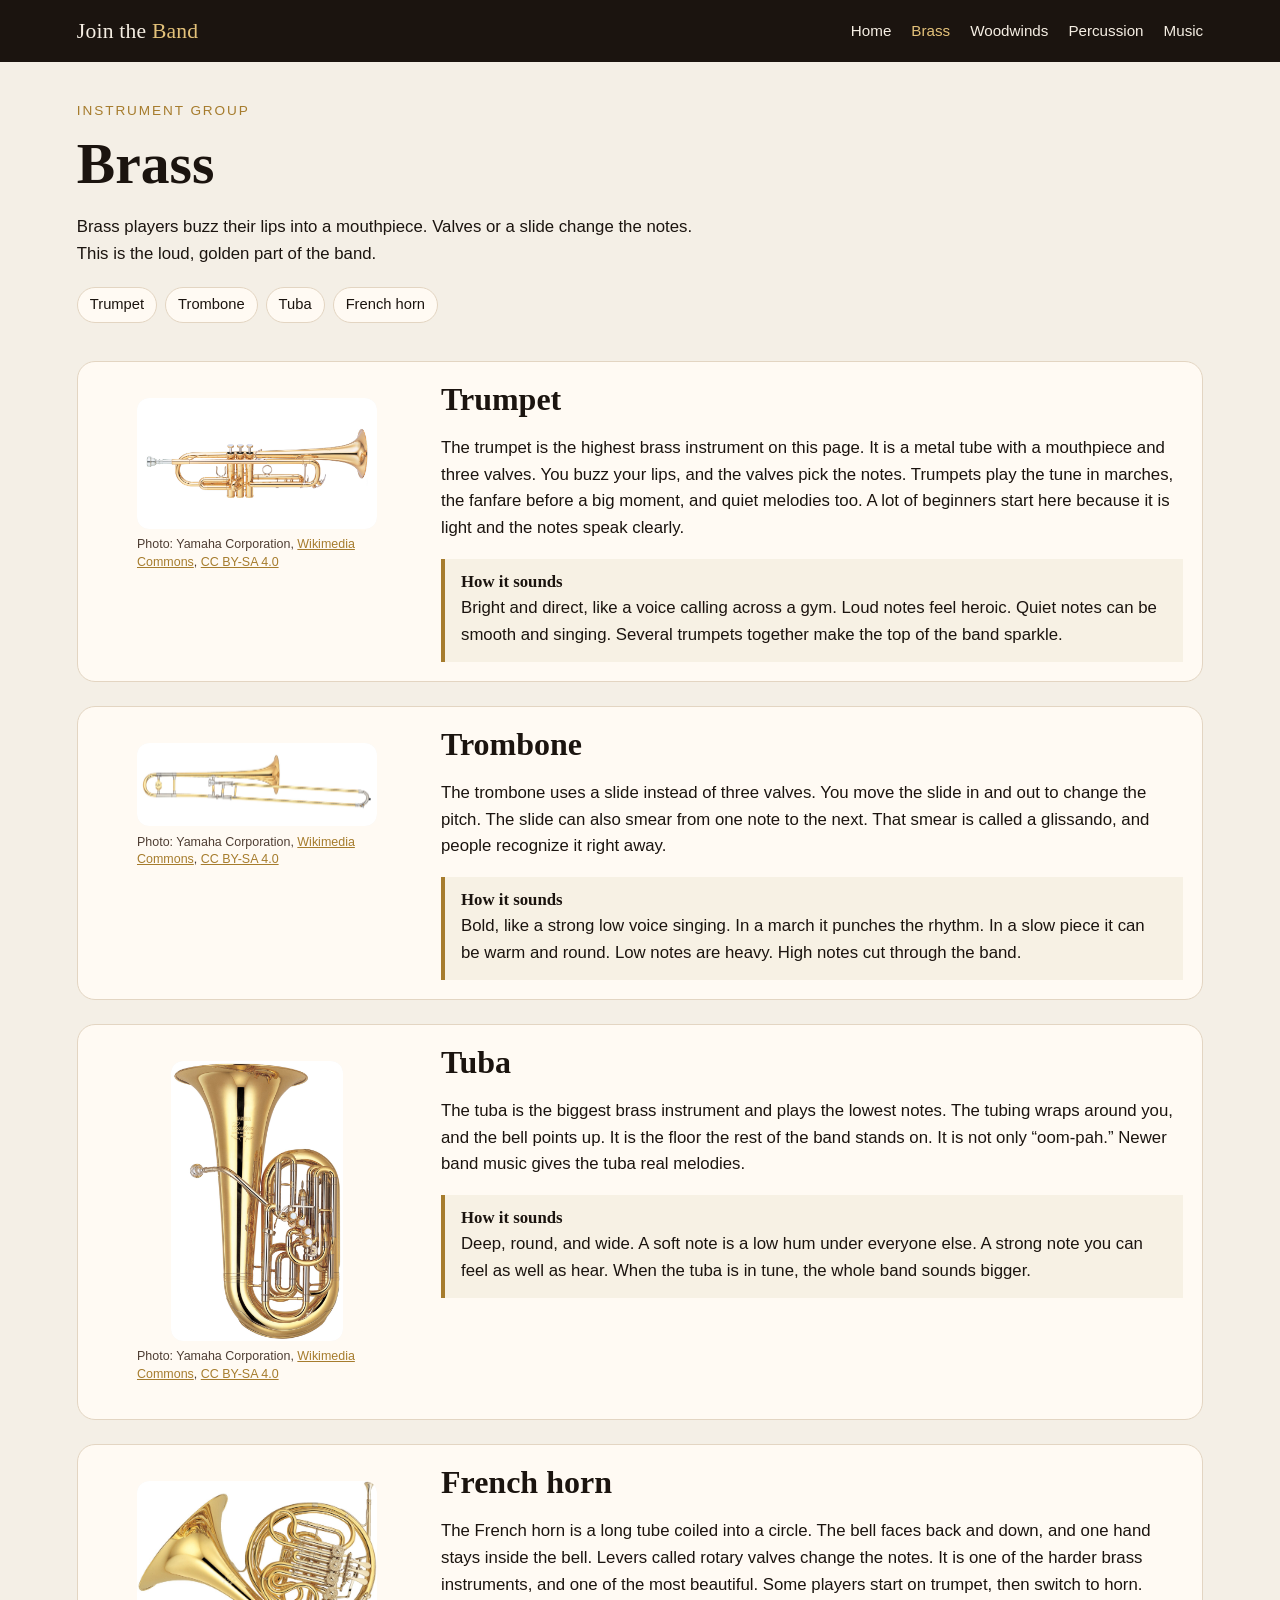
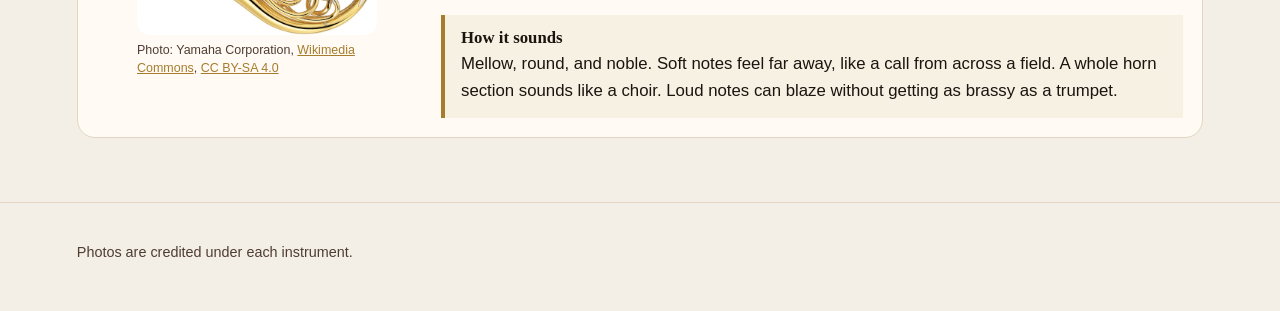
==== brass.html @ eb2639e9 "Initial commit" ====
<!DOCTYPE html>
<html lang="en">
<head>
  <meta charset="utf-8">
  <meta name="viewport" content="width=device-width, initial-scale=1">
  <title>Brass · Join the Band</title>
  <link rel="stylesheet" href="css/style.css">
</head>
<body>
  <a class="skip" href="#content">Skip to content</a>
  <header class="site-header">
    <a class="logo" href="index.html">Join the <span>Band</span></a>
    <button class="menu-toggle" type="button" aria-expanded="false" aria-controls="site-nav">Menu</button>
    <nav class="site-nav" id="site-nav" aria-label="Main">
      <a href="index.html">Home</a>
      <a href="brass.html" aria-current="page">Brass</a>
      <a href="woodwinds.html">Woodwinds</a>
      <a href="percussion.html">Percussion</a>
      <a href="music.html">Music</a>
    </nav>
  </header>

  <main id="content">
    <header class="page-intro">
      <p class="eyebrow">Instrument group</p>
      <h1>Brass</h1>
      <p>Brass players buzz their lips into a mouthpiece. Valves or a slide change the notes. This is the loud, golden part of the band.</p>
      <nav class="jumps" aria-label="Brass instruments">
        <a href="#trumpet">Trumpet</a>
        <a href="#trombone">Trombone</a>
        <a href="#tuba">Tuba</a>
        <a href="#french-horn">French horn</a>
      </nav>
    </header>

    <article class="instrument" id="trumpet">
      <figure>
        <img src="images/trumpet.jpg" alt="A gold trumpet with three valves, shown from the side.">
        <figcaption>Photo: Yamaha Corporation, <a href="https://commons.wikimedia.org/wiki/File:Yamaha_Trumpet_YTR-8335LA_crop.jpg">Wikimedia Commons</a>, <a href="https://creativecommons.org/licenses/by-sa/4.0/">CC BY-SA 4.0</a></figcaption>
      </figure>
      <div>
        <h2>Trumpet</h2>
        <p>The trumpet is the highest brass instrument on this page. It is a metal tube with a mouthpiece and three valves. You buzz your lips, and the valves pick the notes. Trumpets play the tune in marches, the fanfare before a big moment, and quiet melodies too. A lot of beginners start here because it is light and the notes speak clearly.</p>
        <div class="sound">
          <h3>How it sounds</h3>
          <p>Bright and direct, like a voice calling across a gym. Loud notes feel heroic. Quiet notes can be smooth and singing. Several trumpets together make the top of the band sparkle.</p>
        </div>
      </div>
    </article>

    <article class="instrument" id="trombone">
      <figure>
        <img src="images/trombone.jpg" alt="A gold tenor trombone with its slide extended.">
        <figcaption>Photo: Yamaha Corporation, <a href="https://commons.wikimedia.org/wiki/File:Yamaha_Tenor_trombone_YSL-891Z_(re-crop).jpg">Wikimedia Commons</a>, <a href="https://creativecommons.org/licenses/by-sa/4.0/">CC BY-SA 4.0</a></figcaption>
      </figure>
      <div>
        <h2>Trombone</h2>
        <p>The trombone uses a slide instead of three valves. You move the slide in and out to change the pitch. The slide can also smear from one note to the next. That smear is called a glissando, and people recognize it right away.</p>
        <div class="sound">
          <h3>How it sounds</h3>
          <p>Bold, like a strong low voice singing. In a march it punches the rhythm. In a slow piece it can be warm and round. Low notes are heavy. High notes cut through the band.</p>
        </div>
      </div>
    </article>

    <article class="instrument" id="tuba">
      <figure>
        <img src="images/tuba.jpg" alt="A large gold tuba standing upright.">
        <figcaption>Photo: Yamaha Corporation, <a href="https://commons.wikimedia.org/wiki/File:Yamaha_Bass_tuba_YFB-822.tif">Wikimedia Commons</a>, <a href="https://creativecommons.org/licenses/by-sa/4.0/">CC BY-SA 4.0</a></figcaption>
      </figure>
      <div>
        <h2>Tuba</h2>
        <p>The tuba is the biggest brass instrument and plays the lowest notes. The tubing wraps around you, and the bell points up. It is the floor the rest of the band stands on. It is not only “oom-pah.” Newer band music gives the tuba real melodies.</p>
        <div class="sound">
          <h3>How it sounds</h3>
          <p>Deep, round, and wide. A soft note is a low hum under everyone else. A strong note you can feel as well as hear. When the tuba is in tune, the whole band sounds bigger.</p>
        </div>
      </div>
    </article>

    <article class="instrument" id="french-horn">
      <figure>
        <img src="images/horn.jpg" alt="A coiled gold French horn with rotary valves.">
        <figcaption>Photo: Yamaha Corporation, <a href="https://commons.wikimedia.org/wiki/File:Yamaha_Horn_YHR-667V.tif">Wikimedia Commons</a>, <a href="https://creativecommons.org/licenses/by-sa/4.0/">CC BY-SA 4.0</a></figcaption>
      </figure>
      <div>
        <h2>French horn</h2>
        <p>The French horn is a long tube coiled into a circle. The bell faces back and down, and one hand stays inside the bell. Levers called rotary valves change the notes. It is one of the harder brass instruments, and one of the most beautiful. Some players start on trumpet, then switch to horn.</p>
        <div class="sound">
          <h3>How it sounds</h3>
          <p>Mellow, round, and noble. Soft notes feel far away, like a call from across a field. A whole horn section sounds like a choir. Loud notes can blaze without getting as brassy as a trumpet.</p>
        </div>
      </div>
    </article>
  </main>

  <footer class="site-footer">
    <p>Photos are credited under each instrument.</p>
  </footer>
  <script src="js/main.js"></script>
</body>
</html>
---- css/style.css ----
:root {
  --ink: #1b140f;
  --ink-soft: #4e3d33;
  --paper: #f4efe6;
  --card: #fffaf3;
  --brass: #a67c2d;
  --line: #e3d5c2;
  --red: #8d2c32;
  --green: #1f4a3c;
  --shadow: 0 16px 40px rgba(40, 24, 10, 0.08);
  --serif: "Iowan Old Style", "Palatino Linotype", Palatino, Georgia, serif;
  --sans: "Avenir Next", "Segoe UI", Helvetica, Arial, sans-serif;
}

* {
  box-sizing: border-box;
}

html {
  scroll-behavior: smooth;
}

body {
  margin: 0;
  background: var(--paper);
  color: var(--ink);
  font-family: var(--sans);
  font-size: 1.05rem;
  line-height: 1.6;
}

img {
  max-width: 100%;
}

a {
  color: var(--brass);
}

a:hover {
  color: var(--ink);
}

.skip {
  position: absolute;
  left: 1rem;
  top: -4rem;
  background: white;
  padding: 0.5rem 0.8rem;
  z-index: 10;
}

.skip:focus {
  top: 1rem;
}

.site-header {
  position: sticky;
  top: 0;
  z-index: 5;
  display: flex;
  align-items: center;
  justify-content: space-between;
  gap: 1rem;
  padding: 0.85rem 6vw;
  background: var(--ink);
  color: #f6efe4;
}

.logo {
  color: #f6efe4;
  text-decoration: none;
  font-family: var(--serif);
  font-size: 1.35rem;
  letter-spacing: 0.01em;
}

.logo span {
  color: #e4c27a;
}

.menu-toggle {
  display: none;
  border: 1px solid #e4c27a;
  background: transparent;
  color: #f6efe4;
  font: inherit;
  padding: 0.35rem 0.7rem;
  border-radius: 999px;
  cursor: pointer;
}

.site-nav {
  display: flex;
  gap: 1.25rem;
}

.site-nav a {
  color: #f6efe4;
  text-decoration: none;
  font-size: 0.95rem;
}

.site-nav a:hover,
.site-nav a[aria-current="page"] {
  color: #e4c27a;
}

main {
  padding: 0 6vw 4rem;
}

.hero {
  padding: 4.5rem 0 2.5rem;
  max-width: 42rem;
}

.eyebrow {
  margin: 0 0 0.6rem;
  color: var(--brass);
  font-size: 0.85rem;
  letter-spacing: 0.14em;
  text-transform: uppercase;
}

h1, h2, h3 {
  font-family: var(--serif);
  font-weight: 600;
  line-height: 1.15;
}

h1 {
  margin: 0 0 1rem;
  font-size: clamp(2.4rem, 6vw, 4.4rem);
}

.lede {
  font-size: 1.15rem;
  color: var(--ink-soft);
}

.actions {
  display: flex;
  flex-wrap: wrap;
  gap: 0.7rem;
  margin-top: 1.5rem;
}

.button {
  display: inline-block;
  text-decoration: none;
  background: var(--ink);
  color: #f6efe4;
  padding: 0.65rem 1rem;
  border-radius: 999px;
}

.button:hover {
  background: var(--brass);
  color: var(--ink);
}

.button.light {
  background: transparent;
  color: var(--ink);
  border: 1px solid var(--ink);
}

.families {
  display: grid;
  grid-template-columns: repeat(3, 1fr);
  gap: 1rem;
}

.family {
  display: flex;
  flex-direction: column;
  background: var(--card);
  color: var(--ink);
  text-decoration: none;
  border: 1px solid var(--line);
  border-radius: 18px;
  overflow: hidden;
  box-shadow: var(--shadow);
}

.family img {
  height: 210px;
  width: 100%;
  object-fit: cover;
  object-position: center;
  background: #f7f3eb;
}

.family div {
  padding: 1rem 1.1rem 1.2rem;
}

.family h2 {
  margin: 0 0 0.3rem;
}

.family p {
  margin: 0;
  color: var(--ink-soft);
}

.page-intro {
  padding: 2.4rem 0 0.5rem;
  max-width: 40rem;
}

.page-intro h1 {
  font-size: clamp(2.2rem, 5vw, 3.6rem);
}

.jumps {
  display: flex;
  flex-wrap: wrap;
  gap: 0.5rem;
  margin: 1.2rem 0 0.4rem;
}

.jumps a {
  text-decoration: none;
  border: 1px solid var(--line);
  background: var(--card);
  color: var(--ink);
  border-radius: 999px;
  padding: 0.3rem 0.75rem;
  font-size: 0.92rem;
}

.jumps a:hover {
  border-color: var(--brass);
  color: var(--brass-deep, var(--brass));
}

.instrument {
  scroll-margin-top: 5.5rem;
  display: grid;
  grid-template-columns: minmax(220px, 320px) 1fr;
  gap: 1.5rem;
  margin-top: 1.5rem;
  padding: 1.2rem;
  background: var(--card);
  border: 1px solid var(--line);
  border-radius: 18px;
}

.instrument img {
  display: block;
  width: auto;
  max-width: 100%;
  max-height: 280px;
  margin: 0 auto;
  object-fit: contain;
  background: #f7f3eb;
  border-radius: 12px;
}

.instrument figcaption {
  margin-top: 0.45rem;
  color: var(--ink-soft);
  font-size: 0.78rem;
  line-height: 1.4;
}

.instrument h2 {
  margin: 0 0 0.4rem;
  font-size: 2rem;
}

.sound {
  margin-top: 1rem;
  padding: 0.8rem 1rem;
  border-left: 4px solid var(--brass);
  background: #f7f1e4;
}

.sound h3 {
  margin: 0 0 0.25rem;
  font-size: 1.05rem;
}

.sound p {
  margin: 0;
}

.videos {
  display: grid;
  gap: 1.5rem;
  margin-top: 1.5rem;
}

.video-card {
  background: var(--card);
  border: 1px solid var(--line);
  border-radius: 18px;
  padding: 1rem;
}

.video-frame {
  position: relative;
  aspect-ratio: 16 / 9;
  background: #111;
  border-radius: 12px;
  overflow: hidden;
}

.video-frame iframe {
  position: absolute;
  inset: 0;
  width: 100%;
  height: 100%;
  border: 0;
}

.note {
  max-width: 42rem;
  color: var(--ink-soft);
}

.site-footer {
  padding: 1.5rem 6vw 2rem;
  color: var(--ink-soft);
  font-size: 0.9rem;
  border-top: 1px solid var(--line);
}

@media (max-width: 800px) {
  .families,
  .instrument {
    grid-template-columns: 1fr;
  }

  .menu-toggle {
    display: inline-flex;
  }

  .site-nav {
    display: none;
    position: absolute;
    top: 100%;
    left: 0;
    right: 0;
    flex-direction: column;
    gap: 0;
    background: var(--ink);
    padding: 0.4rem 6vw 1rem;
  }

  .site-nav.open {
    display: flex;
  }

  .site-nav a {
    padding: 0.7rem 0;
    border-top: 1px solid rgba(228, 194, 122, 0.25);
  }
}
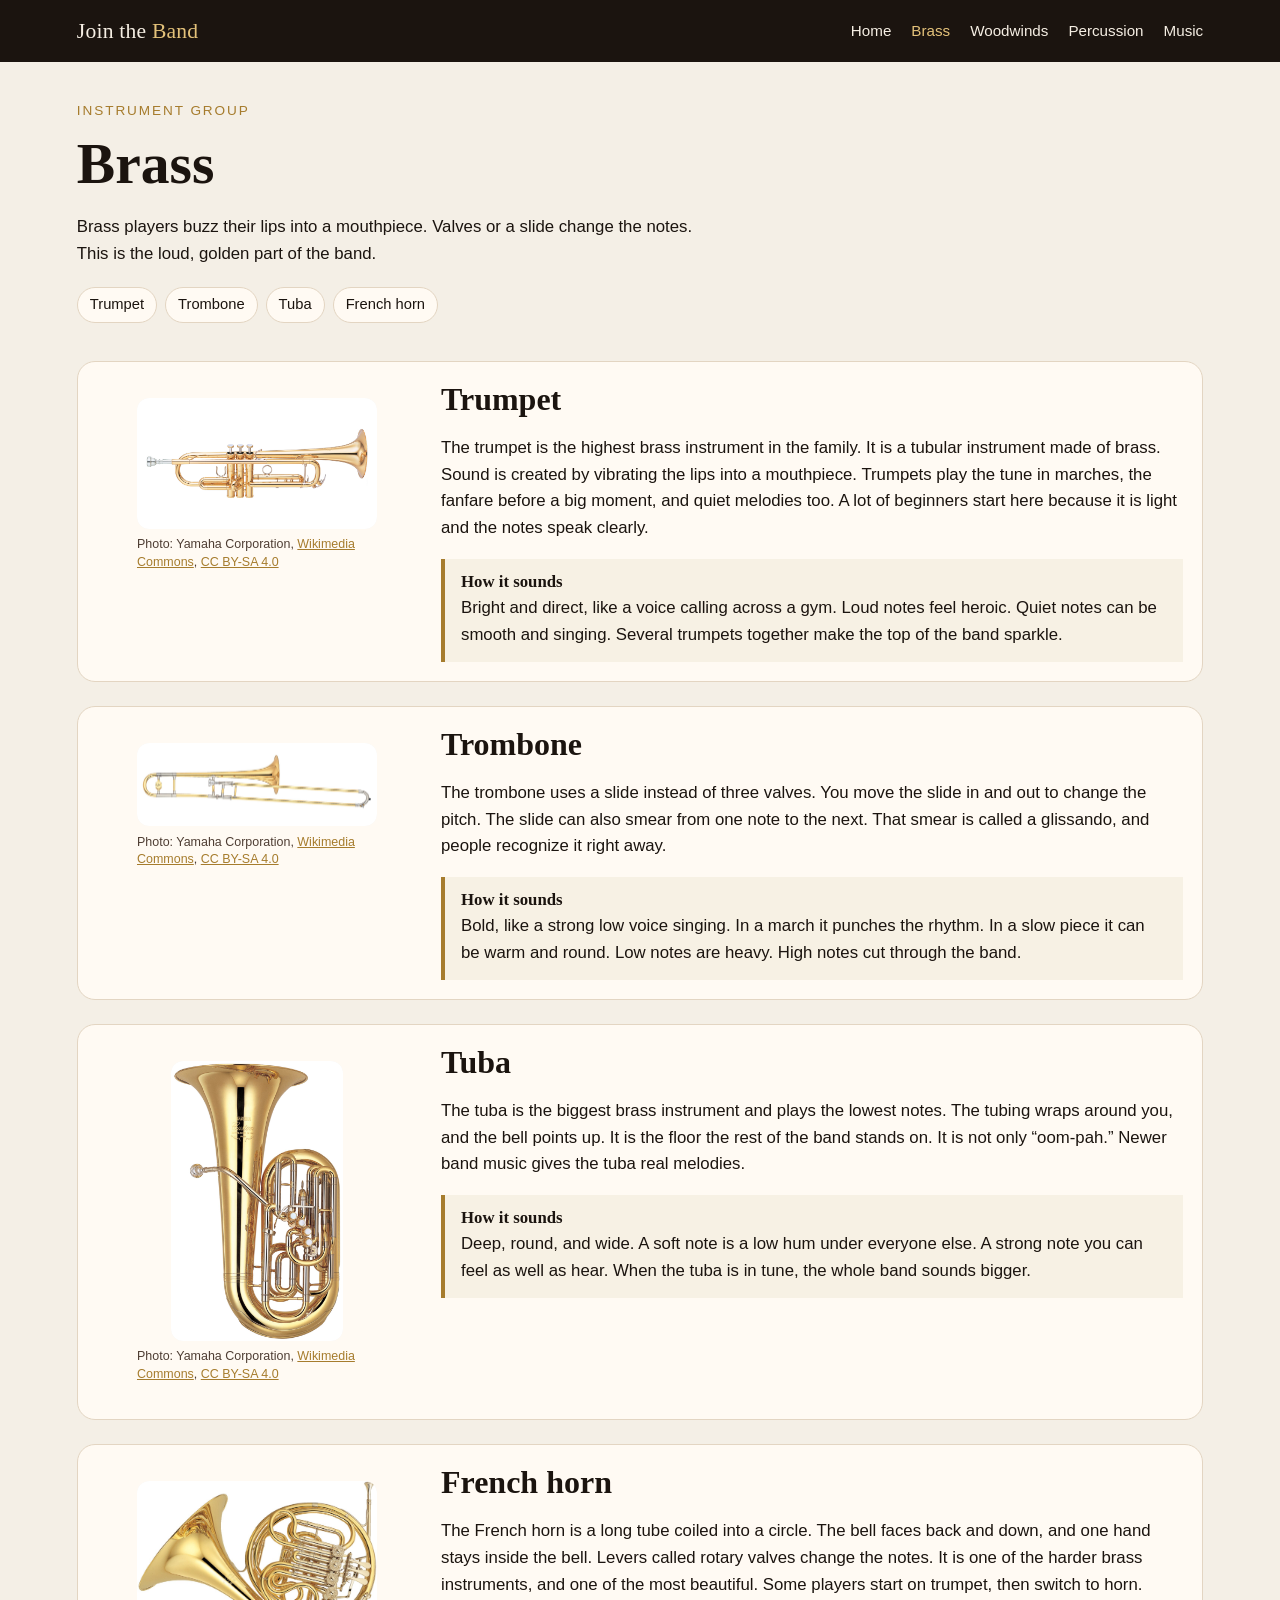
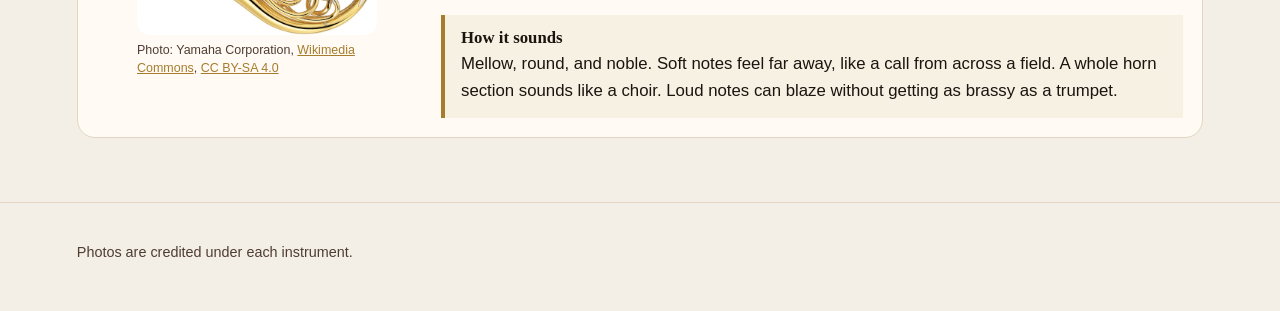
==== commit 321fdbcf: "updates" ====
--- a/brass.html
+++ b/brass.html
@@ -40,7 +40,7 @@
       </figure>
       <div>
         <h2>Trumpet</h2>
-        <p>The trumpet is the highest brass instrument on this page. It is a metal tube with a mouthpiece and three valves. You buzz your lips, and the valves pick the notes. Trumpets play the tune in marches, the fanfare before a big moment, and quiet melodies too. A lot of beginners start here because it is light and the notes speak clearly.</p>
+        <p>The trumpet is the highest brass instrument in the family. It is a tubular instrument made of brass. Sound is created by vibrating the lips into a mouthpiece. Trumpets play the tune in marches, the fanfare before a big moment, and quiet melodies too. A lot of beginners start here because it is light and the notes speak clearly.</p>
         <div class="sound">
           <h3>How it sounds</h3>
           <p>Bright and direct, like a voice calling across a gym. Loud notes feel heroic. Quiet notes can be smooth and singing. Several trumpets together make the top of the band sparkle.</p>
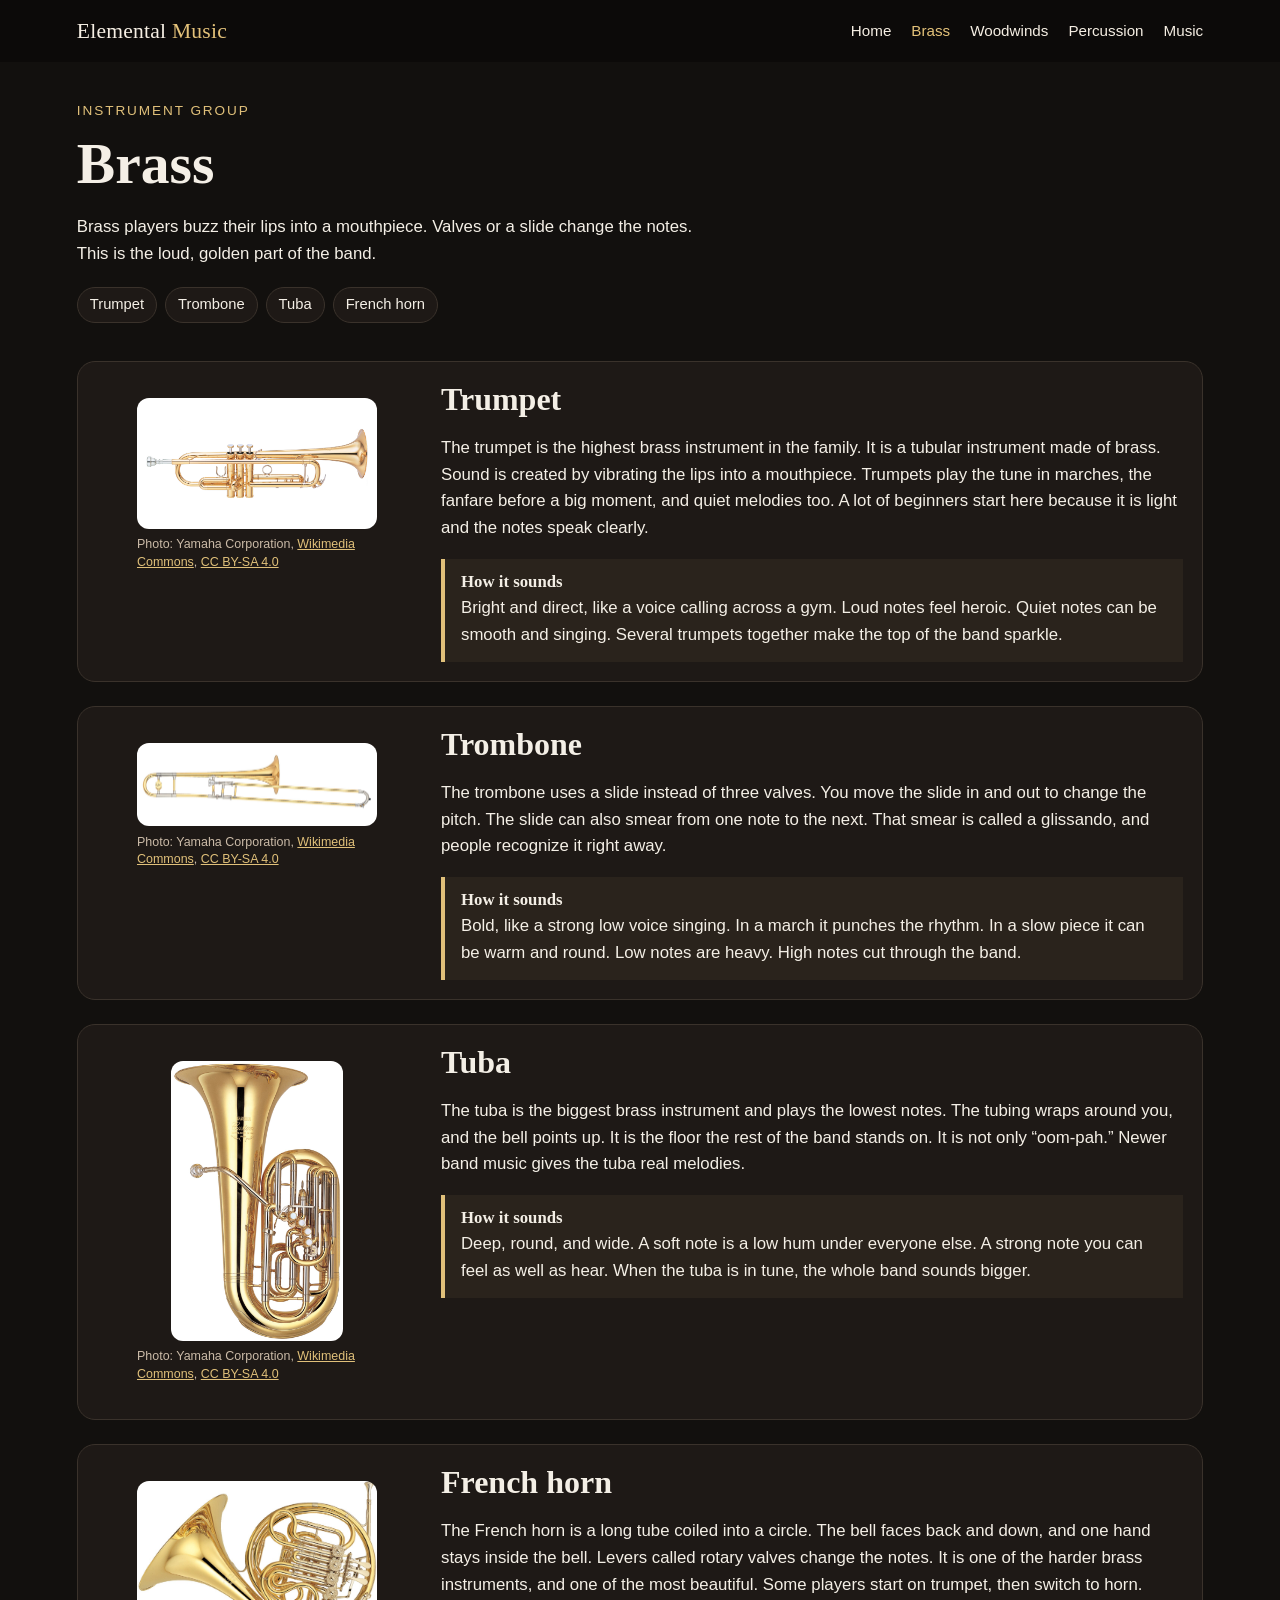
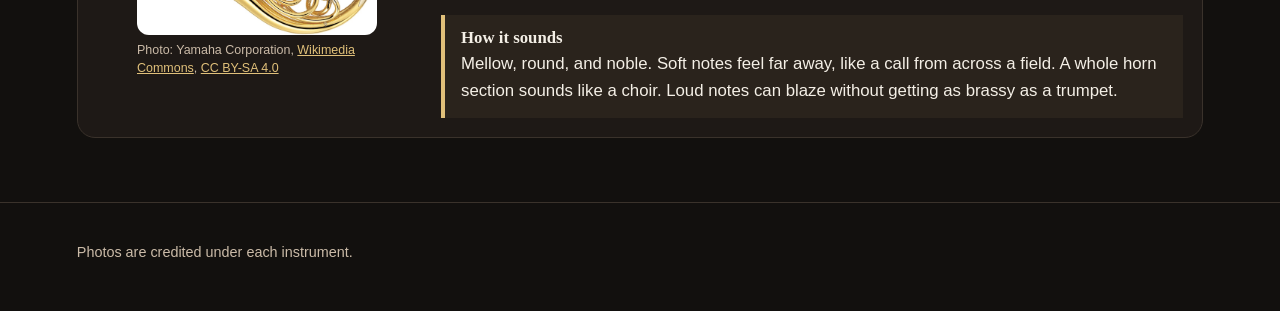
==== commit b28c57d2: "ok" ====
--- a/brass.html
+++ b/brass.html
@@ -3,13 +3,13 @@
 <head>
   <meta charset="utf-8">
   <meta name="viewport" content="width=device-width, initial-scale=1">
-  <title>Brass · Join the Band</title>
+  <title>Brass · Elemental Music</title>
   <link rel="stylesheet" href="css/style.css">
 </head>
 <body>
   <a class="skip" href="#content">Skip to content</a>
   <header class="site-header">
-    <a class="logo" href="index.html">Join the <span>Band</span></a>
+    <a class="logo" href="index.html">Elemental <span>Music</span></a>
     <button class="menu-toggle" type="button" aria-expanded="false" aria-controls="site-nav">Menu</button>
     <nav class="site-nav" id="site-nav" aria-label="Main">
       <a href="index.html">Home</a>
--- a/css/style.css
+++ b/css/style.css
@@ -1,15 +1,15 @@
 :root {
-  --ink: #1b140f;
-  --ink-soft: #4e3d33;
-  --paper: #f4efe6;
-  --card: #fffaf3;
-  --brass: #a67c2d;
-  --line: #e3d5c2;
-  --red: #8d2c32;
-  --green: #1f4a3c;
-  --shadow: 0 16px 40px rgba(40, 24, 10, 0.08);
+  --ink: #f4efe6;
+  --ink-soft: #cbbba8;
+  --paper: #12100e;
+  --card: #1e1916;
+  --brass: #e0c07a;
+  --line: #3a322b;
+  --header: #0c0a09;
+  --shadow: 0 16px 40px rgba(0, 0, 0, 0.35);
   --serif: "Iowan Old Style", "Palatino Linotype", Palatino, Georgia, serif;
   --sans: "Avenir Next", "Segoe UI", Helvetica, Arial, sans-serif;
+  color-scheme: dark;
 }
 
 * {
@@ -38,14 +38,15 @@
 }
 
 a:hover {
-  color: var(--ink);
+  color: #fff6e4;
 }
 
 .skip {
   position: absolute;
   left: 1rem;
   top: -4rem;
-  background: white;
+  background: var(--card);
+  color: var(--ink);
   padding: 0.5rem 0.8rem;
   z-index: 10;
 }
@@ -63,8 +64,8 @@
   justify-content: space-between;
   gap: 1rem;
   padding: 0.85rem 6vw;
-  background: var(--ink);
-  color: #f6efe4;
+  background: var(--header);
+  color: var(--ink);
 }
 
 .logo {
@@ -149,21 +150,21 @@
 .button {
   display: inline-block;
   text-decoration: none;
-  background: var(--ink);
-  color: #f6efe4;
+  background: var(--brass);
+  color: #1b140f;
   padding: 0.65rem 1rem;
   border-radius: 999px;
 }
 
 .button:hover {
-  background: var(--brass);
-  color: var(--ink);
+  background: #f0d9a0;
+  color: #1b140f;
 }
 
 .button.light {
   background: transparent;
   color: var(--ink);
-  border: 1px solid var(--ink);
+  border: 1px solid var(--line);
 }
 
 .families {
@@ -189,7 +190,7 @@
   width: 100%;
   object-fit: cover;
   object-position: center;
-  background: #f7f3eb;
+  background: #2a241f;
 }
 
 .family div {
@@ -255,7 +256,7 @@
   max-height: 280px;
   margin: 0 auto;
   object-fit: contain;
-  background: #f7f3eb;
+  background: #2a241f;
   border-radius: 12px;
 }
 
@@ -275,7 +276,7 @@
   margin-top: 1rem;
   padding: 0.8rem 1rem;
   border-left: 4px solid var(--brass);
-  background: #f7f1e4;
+  background: #2a231c;
 }
 
 .sound h3 {
@@ -346,7 +347,7 @@
     right: 0;
     flex-direction: column;
     gap: 0;
-    background: var(--ink);
+    background: var(--header);
     padding: 0.4rem 6vw 1rem;
   }
 
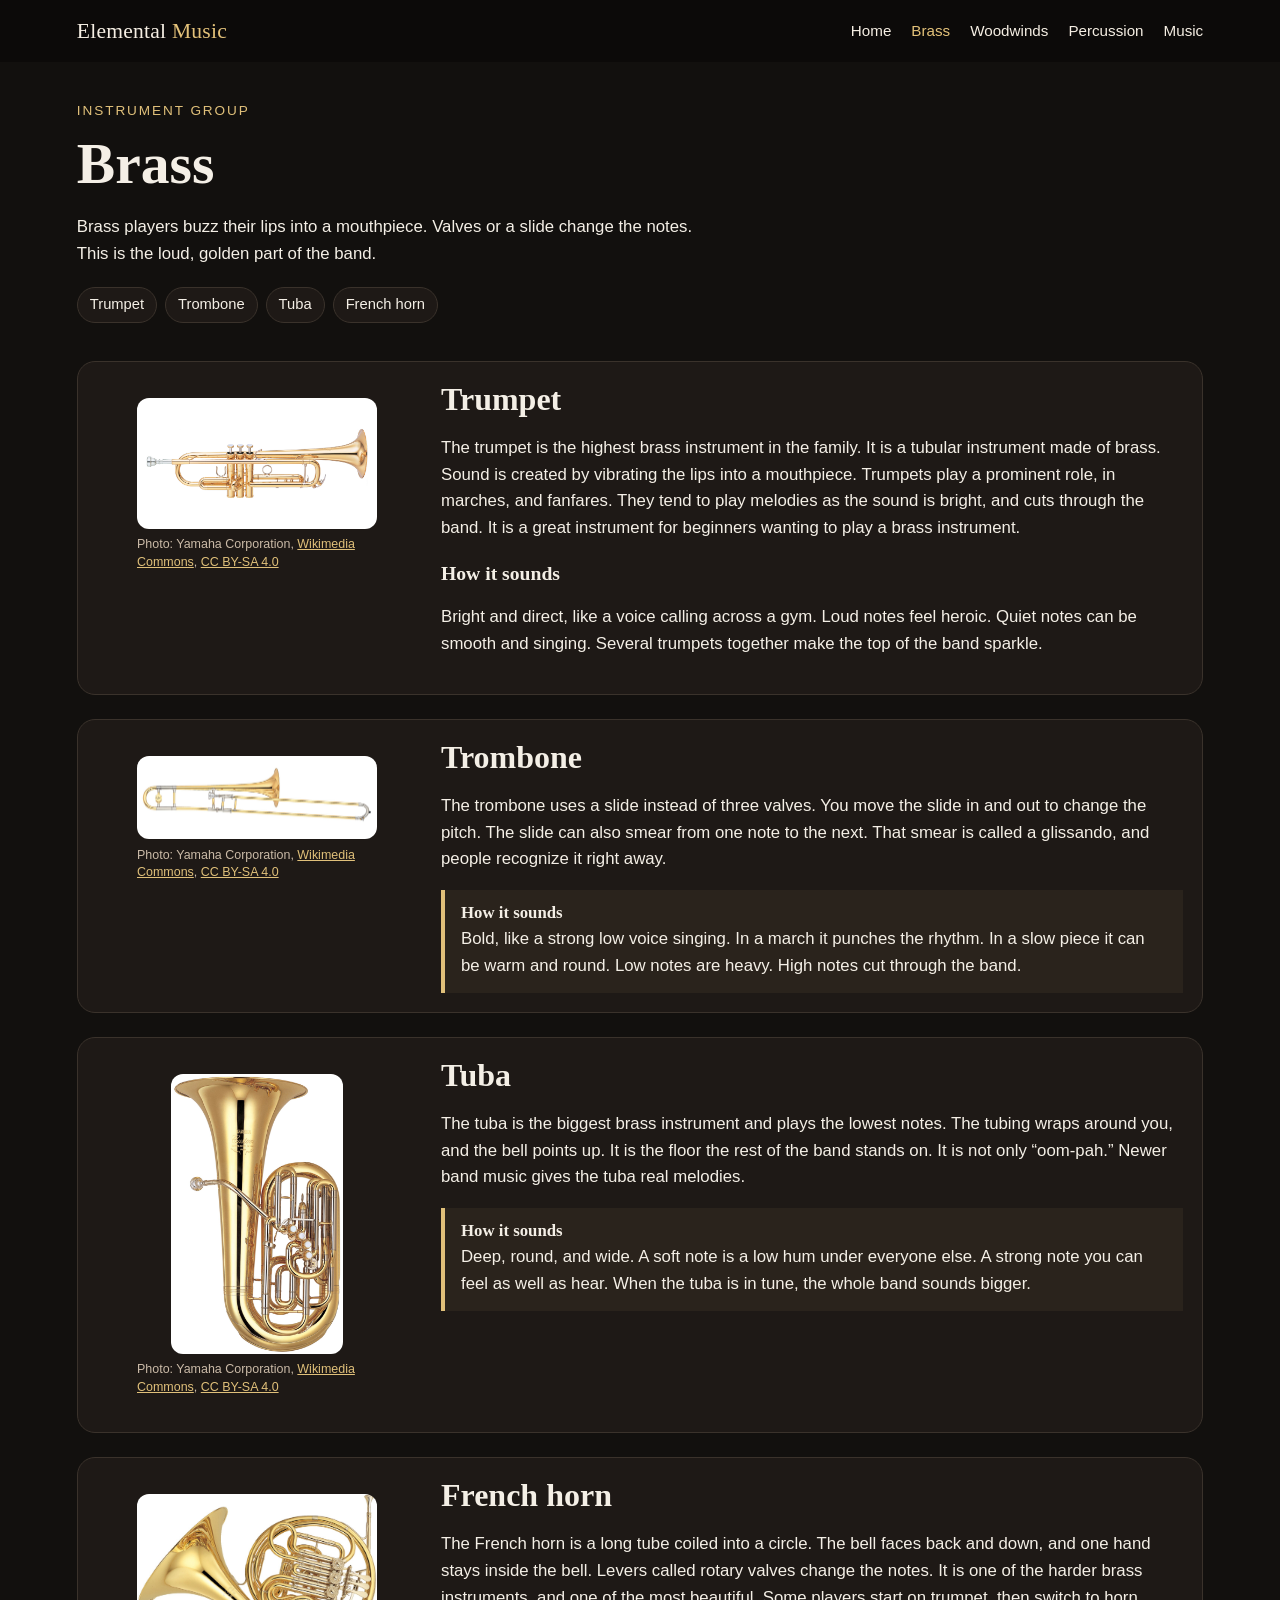
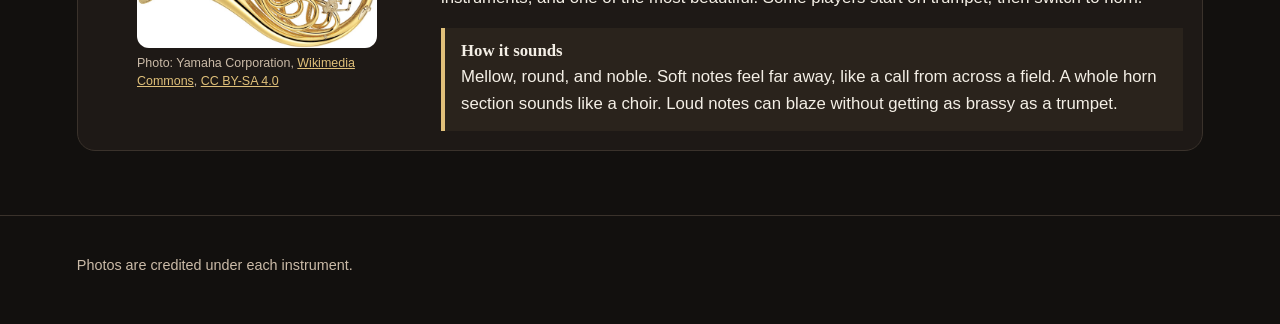
==== commit a3ace326: "brass" ====
--- a/brass.html
+++ b/brass.html
@@ -40,8 +40,7 @@
       </figure>
       <div>
         <h2>Trumpet</h2>
-        <p>The trumpet is the highest brass instrument in the family. It is a tubular instrument made of brass. Sound is created by vibrating the lips into a mouthpiece. Trumpets play the tune in marches, the fanfare before a big moment, and quiet melodies too. A lot of beginners start here because it is light and the notes speak clearly.</p>
-        <div class="sound">
+        <p>The trumpet is the highest brass instrument in the family. It is a tubular instrument made of brass. Sound is created by vibrating the lips into a mouthpiece. Trumpets play a prominent role, in marches, and fanfares. They tend to play melodies as the sound is bright, and cuts through the band. It is a great instrument for beginners wanting to play a brass instrument.
           <h3>How it sounds</h3>
           <p>Bright and direct, like a voice calling across a gym. Loud notes feel heroic. Quiet notes can be smooth and singing. Several trumpets together make the top of the band sparkle.</p>
         </div>
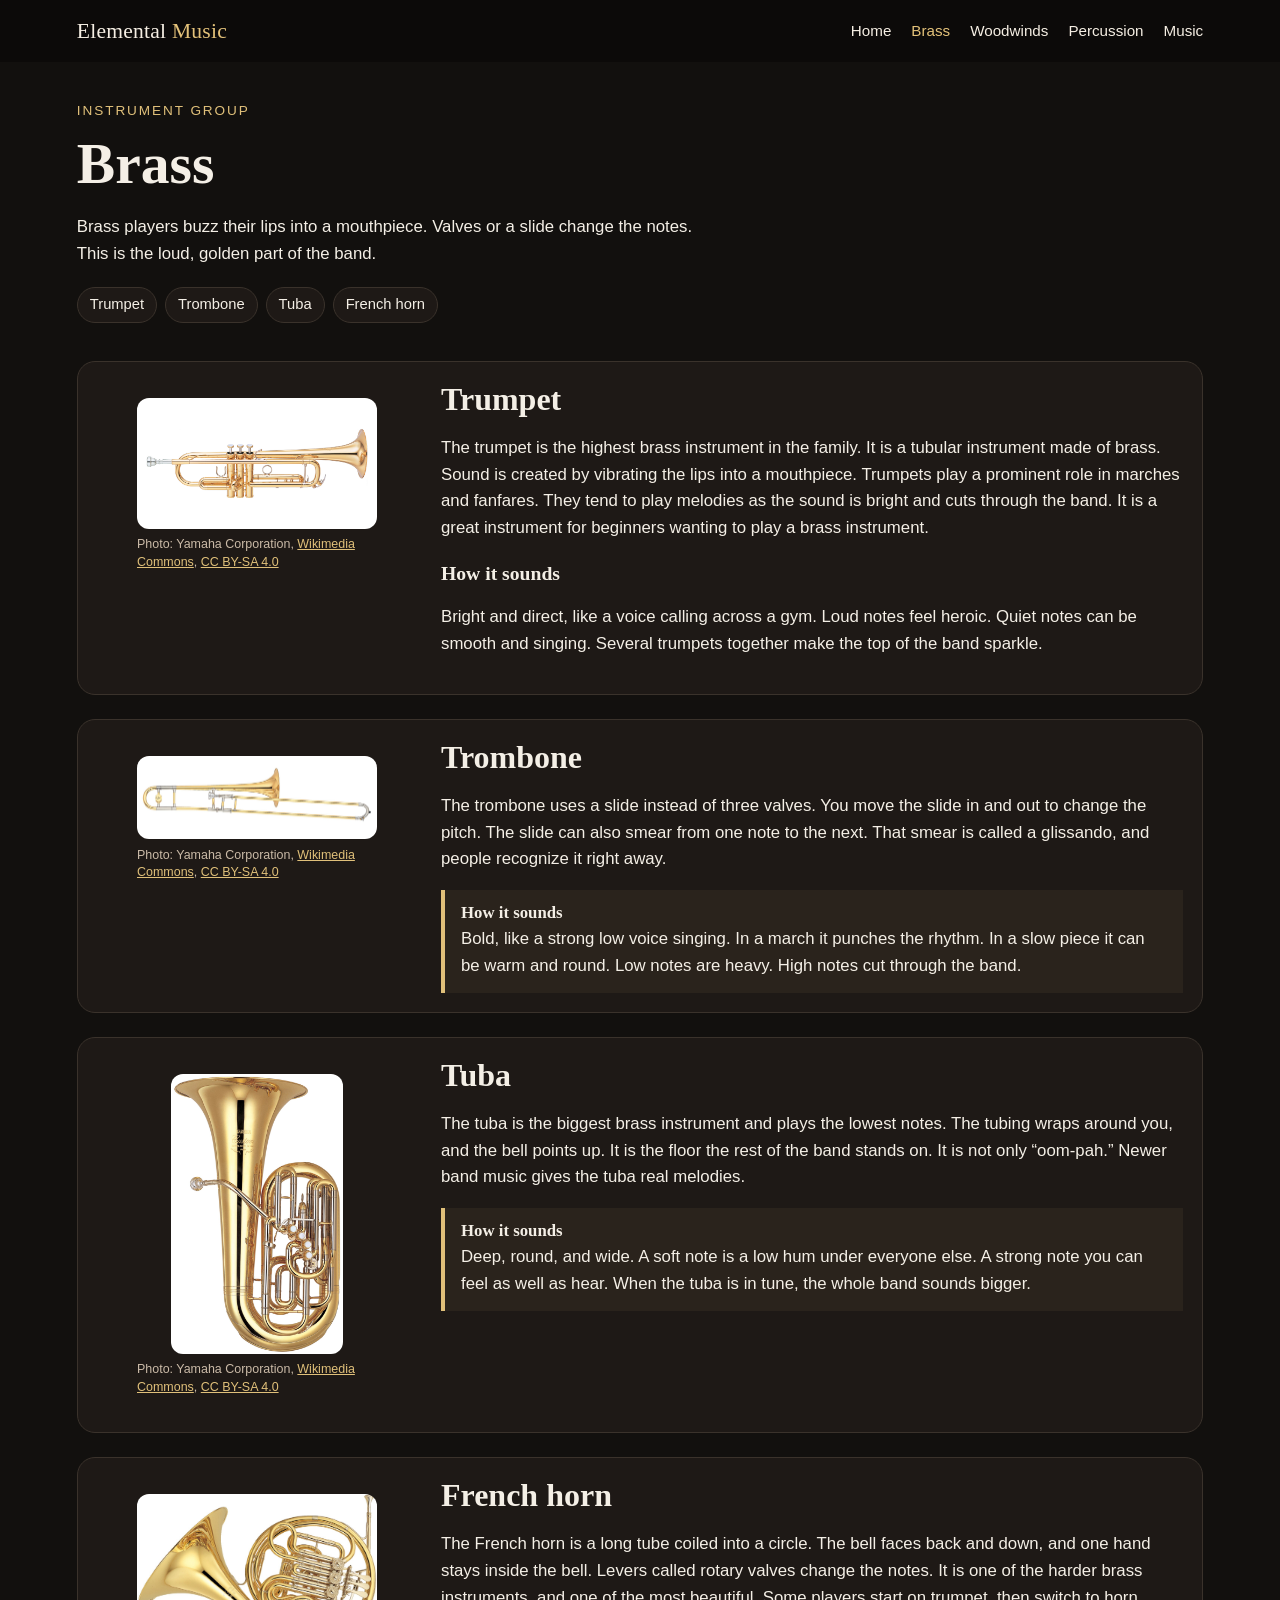
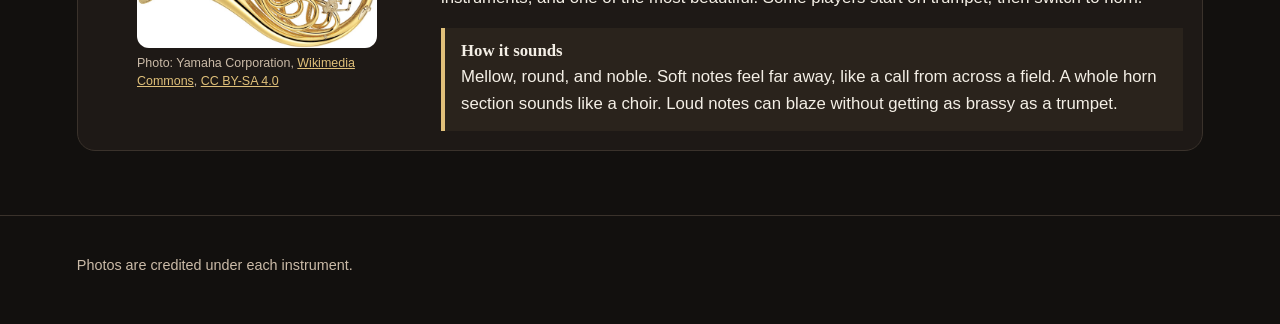
==== commit 903ec6e4: "Update brass.html" ====
--- a/brass.html
+++ b/brass.html
@@ -40,7 +40,7 @@
       </figure>
       <div>
         <h2>Trumpet</h2>
-        <p>The trumpet is the highest brass instrument in the family. It is a tubular instrument made of brass. Sound is created by vibrating the lips into a mouthpiece. Trumpets play a prominent role, in marches, and fanfares. They tend to play melodies as the sound is bright, and cuts through the band. It is a great instrument for beginners wanting to play a brass instrument.
+        <p>The trumpet is the highest brass instrument in the family. It is a tubular instrument made of brass. Sound is created by vibrating the lips into a mouthpiece. Trumpets play a prominent role in marches and fanfares. They tend to play melodies as the sound is bright and cuts through the band. It is a great instrument for beginners wanting to play a brass instrument.</p>
           <h3>How it sounds</h3>
           <p>Bright and direct, like a voice calling across a gym. Loud notes feel heroic. Quiet notes can be smooth and singing. Several trumpets together make the top of the band sparkle.</p>
         </div>
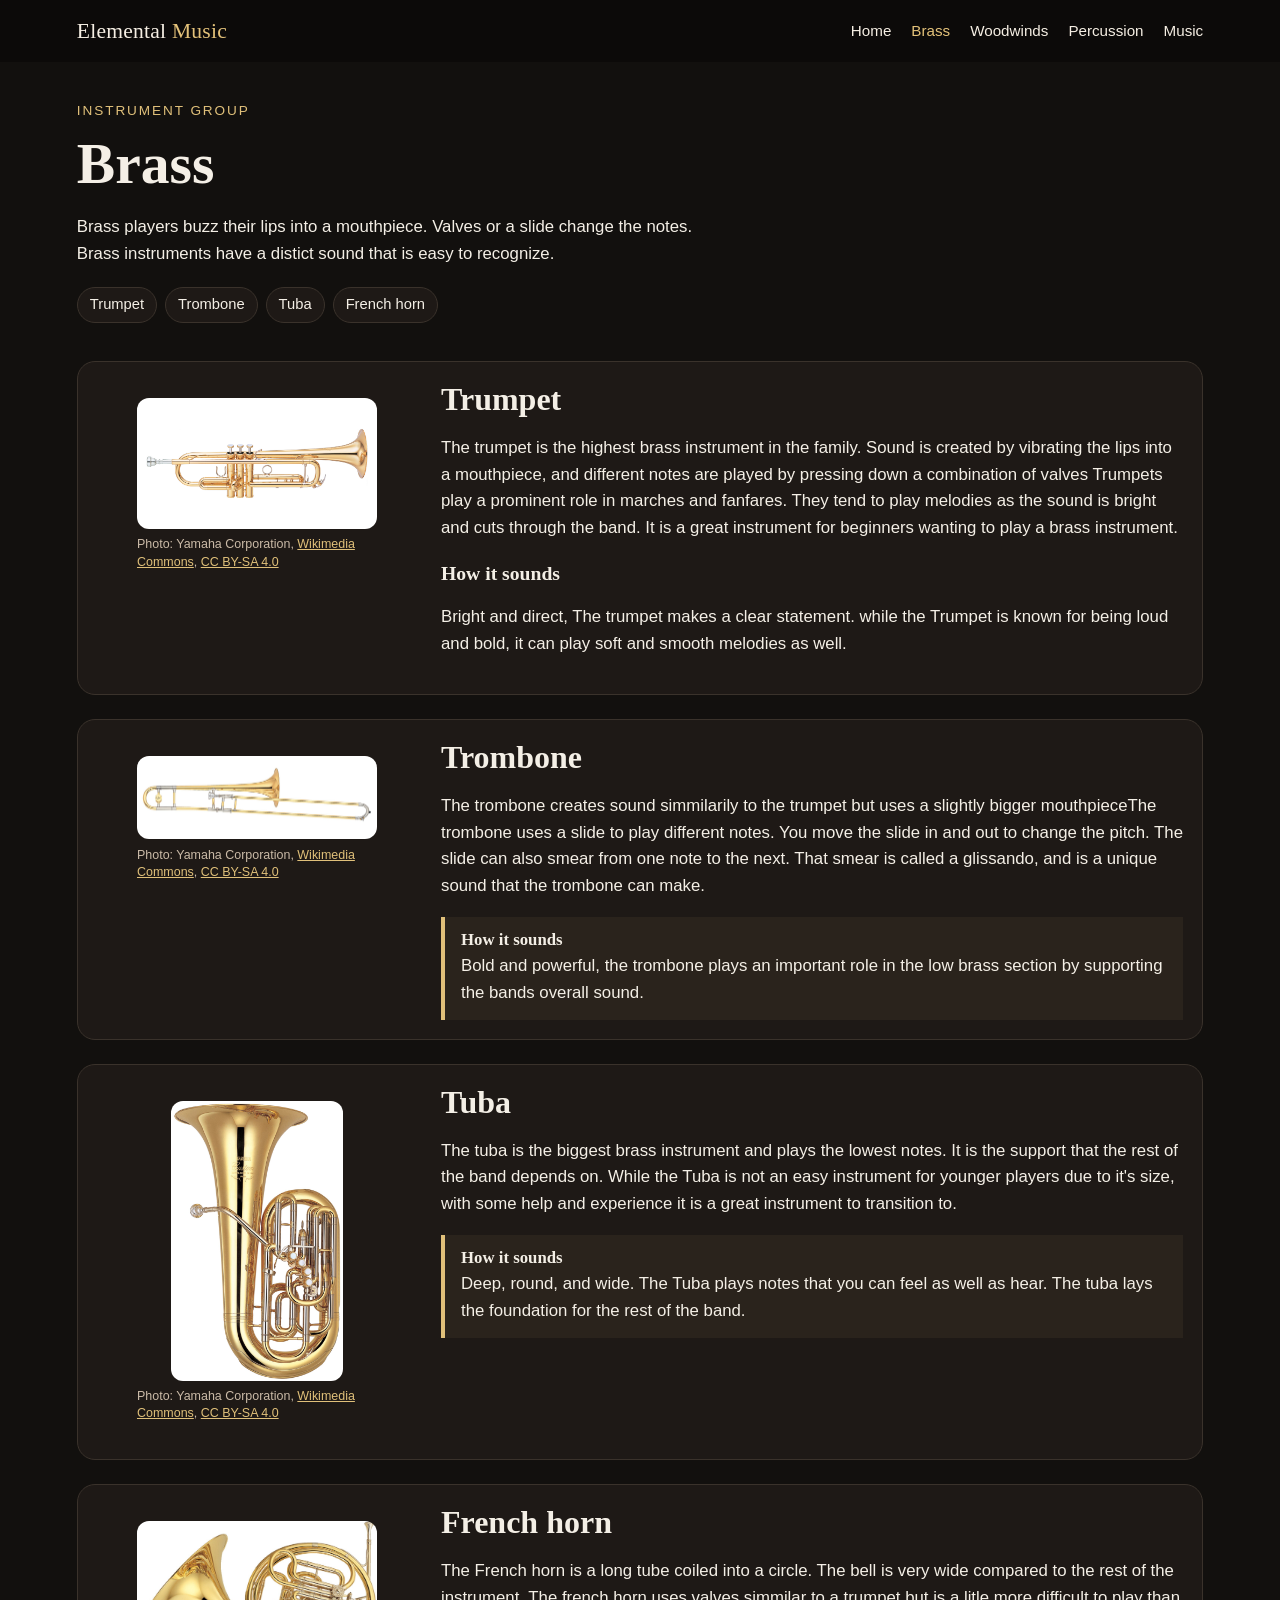
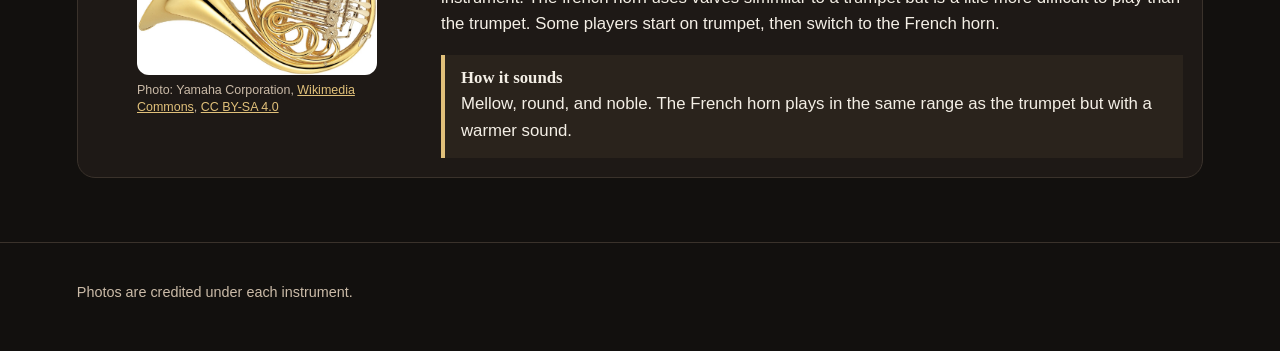
==== commit c2b39c2b: "Update brass.html" ====
--- a/brass.html
+++ b/brass.html
@@ -24,7 +24,7 @@
     <header class="page-intro">
       <p class="eyebrow">Instrument group</p>
       <h1>Brass</h1>
-      <p>Brass players buzz their lips into a mouthpiece. Valves or a slide change the notes. This is the loud, golden part of the band.</p>
+      <p>Brass players buzz their lips into a mouthpiece. Valves or a slide change the notes. Brass instruments have a distict sound that is easy to recognize.</p>
       <nav class="jumps" aria-label="Brass instruments">
         <a href="#trumpet">Trumpet</a>
         <a href="#trombone">Trombone</a>
@@ -40,9 +40,9 @@
       </figure>
       <div>
         <h2>Trumpet</h2>
-        <p>The trumpet is the highest brass instrument in the family. It is a tubular instrument made of brass. Sound is created by vibrating the lips into a mouthpiece. Trumpets play a prominent role in marches and fanfares. They tend to play melodies as the sound is bright and cuts through the band. It is a great instrument for beginners wanting to play a brass instrument.</p>
+        <p>The trumpet is the highest brass instrument in the family. Sound is created by vibrating the lips into a mouthpiece, and different notes are played by pressing down a combination of valves Trumpets play a prominent role in marches and fanfares. They tend to play melodies as the sound is bright and cuts through the band. It is a great instrument for beginners wanting to play a brass instrument.</p>
           <h3>How it sounds</h3>
-          <p>Bright and direct, like a voice calling across a gym. Loud notes feel heroic. Quiet notes can be smooth and singing. Several trumpets together make the top of the band sparkle.</p>
+          <p>Bright and direct, The trumpet makes a clear statement. while the Trumpet is known for being loud and bold, it can play soft and smooth melodies as well.</p>
         </div>
       </div>
     </article>
@@ -54,10 +54,10 @@
       </figure>
       <div>
         <h2>Trombone</h2>
-        <p>The trombone uses a slide instead of three valves. You move the slide in and out to change the pitch. The slide can also smear from one note to the next. That smear is called a glissando, and people recognize it right away.</p>
+        <p>The trombone creates sound simmilarily to the trumpet but uses a slightly bigger mouthpieceThe trombone uses a slide to play different notes. You move the slide in and out to change the pitch. The slide can also smear from one note to the next. That smear is called a glissando, and is a unique sound that the trombone can make.</p>
         <div class="sound">
           <h3>How it sounds</h3>
-          <p>Bold, like a strong low voice singing. In a march it punches the rhythm. In a slow piece it can be warm and round. Low notes are heavy. High notes cut through the band.</p>
+          <p>Bold and powerful, the trombone plays an important role in the low brass section by supporting the bands overall sound. </p>
         </div>
       </div>
     </article>
@@ -69,10 +69,10 @@
       </figure>
       <div>
         <h2>Tuba</h2>
-        <p>The tuba is the biggest brass instrument and plays the lowest notes. The tubing wraps around you, and the bell points up. It is the floor the rest of the band stands on. It is not only “oom-pah.” Newer band music gives the tuba real melodies.</p>
+        <p>The tuba is the biggest brass instrument and plays the lowest notes. It is the support that the rest of the band depends on. While the Tuba is not an easy instrument for younger players due to it's size, with some help and experience it is a great instrument to transition to. </p>
         <div class="sound">
           <h3>How it sounds</h3>
-          <p>Deep, round, and wide. A soft note is a low hum under everyone else. A strong note you can feel as well as hear. When the tuba is in tune, the whole band sounds bigger.</p>
+          <p>Deep, round, and wide. The Tuba plays notes that you can feel as well as hear. The tuba lays the foundation for the rest of the band.</p>
         </div>
       </div>
     </article>
@@ -84,10 +84,10 @@
       </figure>
       <div>
         <h2>French horn</h2>
-        <p>The French horn is a long tube coiled into a circle. The bell faces back and down, and one hand stays inside the bell. Levers called rotary valves change the notes. It is one of the harder brass instruments, and one of the most beautiful. Some players start on trumpet, then switch to horn.</p>
+        <p>The French horn is a long tube coiled into a circle. The bell is very wide compared to the rest of the instrument. The french horn uses valves simmilar to a trumpet but is a litle more difficult to play than the trumpet. Some players start on trumpet, then switch to the French horn.</p>
         <div class="sound">
           <h3>How it sounds</h3>
-          <p>Mellow, round, and noble. Soft notes feel far away, like a call from across a field. A whole horn section sounds like a choir. Loud notes can blaze without getting as brassy as a trumpet.</p>
+          <p>Mellow, round, and noble. The French horn plays in the same range as the trumpet but with a warmer sound.</p>
         </div>
       </div>
     </article>
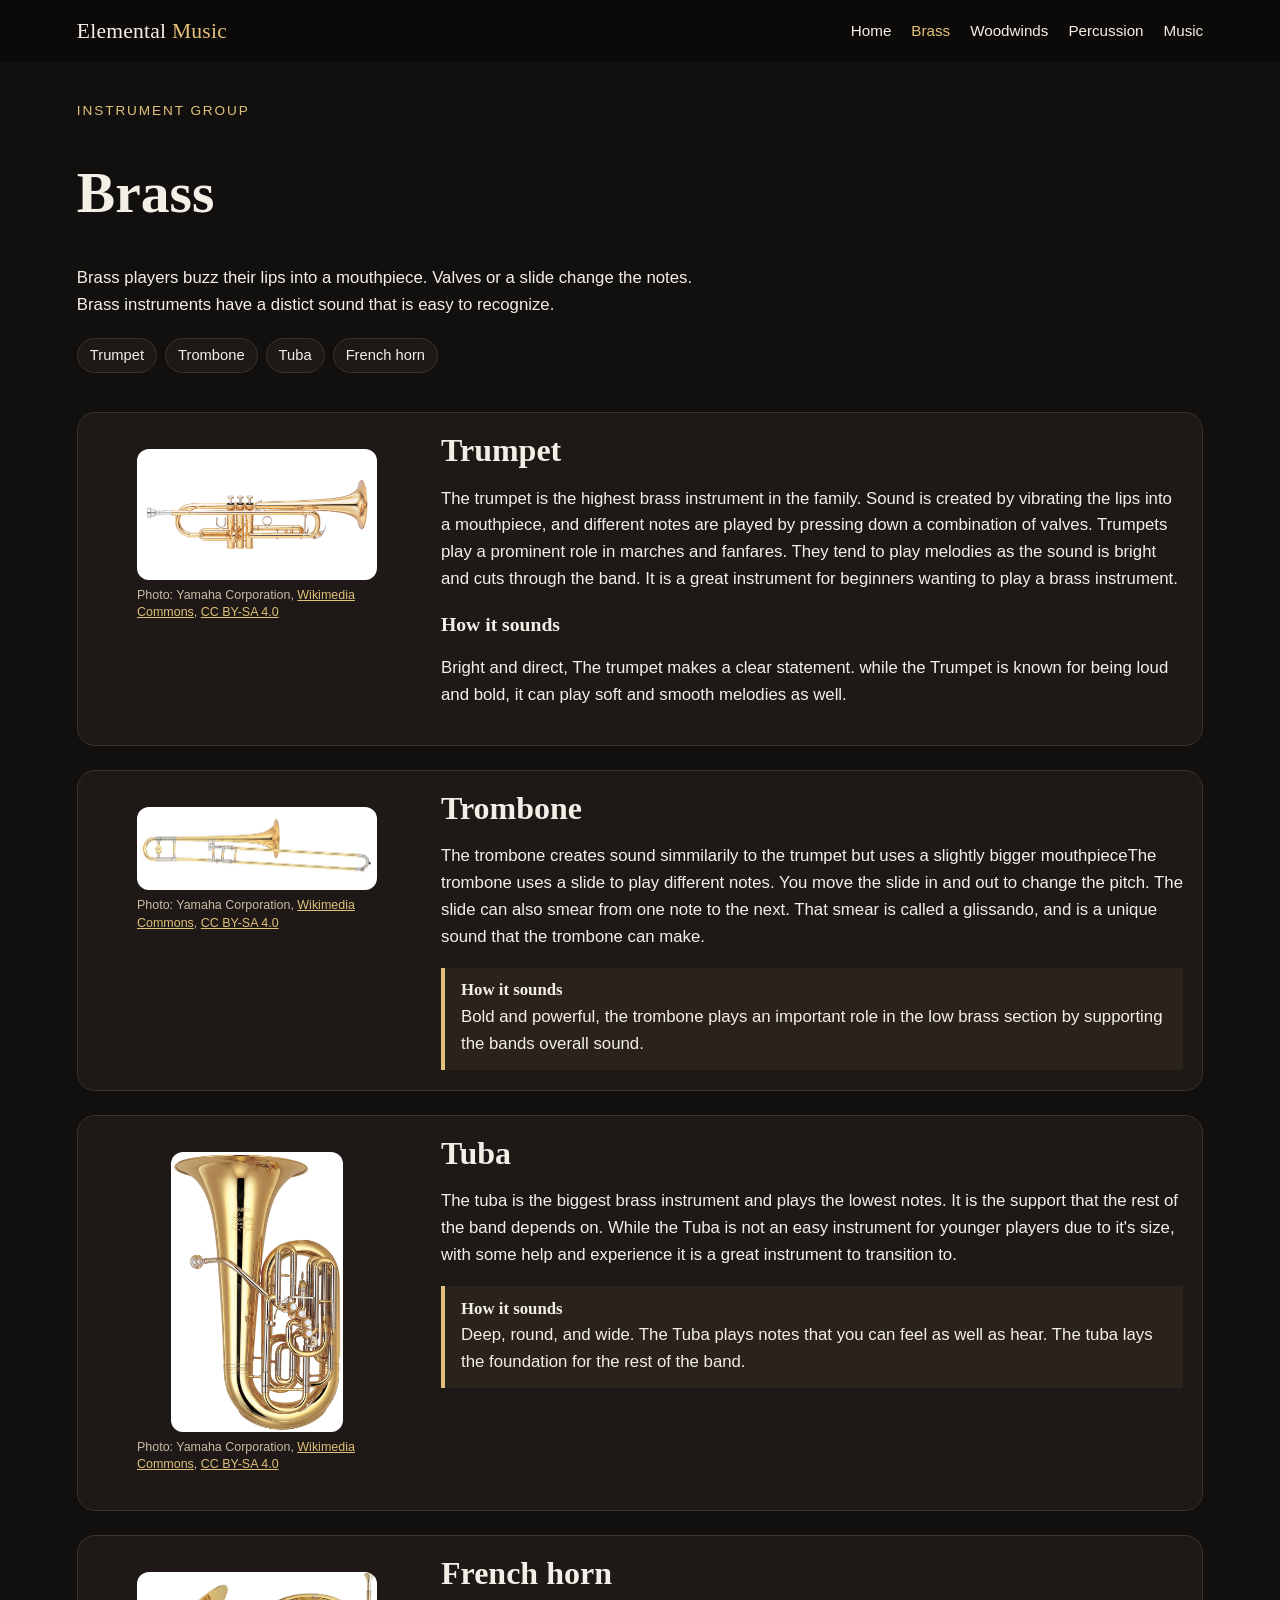
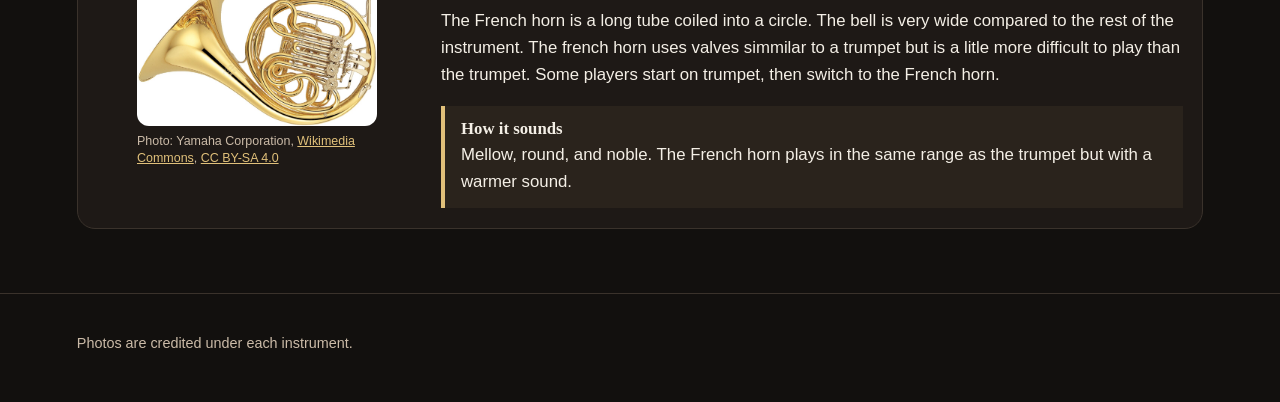
==== commit 44bec827: "k" ====
--- a/brass.html
+++ b/brass.html
@@ -40,7 +40,7 @@
       </figure>
       <div>
         <h2>Trumpet</h2>
-        <p>The trumpet is the highest brass instrument in the family. Sound is created by vibrating the lips into a mouthpiece, and different notes are played by pressing down a combination of valves Trumpets play a prominent role in marches and fanfares. They tend to play melodies as the sound is bright and cuts through the band. It is a great instrument for beginners wanting to play a brass instrument.</p>
+        <p>The trumpet is the highest brass instrument in the family. Sound is created by vibrating the lips into a mouthpiece, and different notes are played by pressing down a combination of valves. Trumpets play a prominent role in marches and fanfares. They tend to play melodies as the sound is bright and cuts through the band. It is a great instrument for beginners wanting to play a brass instrument.</p>
           <h3>How it sounds</h3>
           <p>Bright and direct, The trumpet makes a clear statement. while the Trumpet is known for being loud and bold, it can play soft and smooth melodies as well.</p>
         </div>
--- a/css/style.css
+++ b/css/style.css
@@ -113,7 +113,6 @@
 
 .hero {
   padding: 4.5rem 0 2.5rem;
-  max-width: 42rem;
 }
 
 .eyebrow {
@@ -131,7 +130,7 @@
 }
 
 h1 {
-  margin: 0 0 1rem;
+
   font-size: clamp(2.4rem, 6vw, 4.4rem);
 }
 
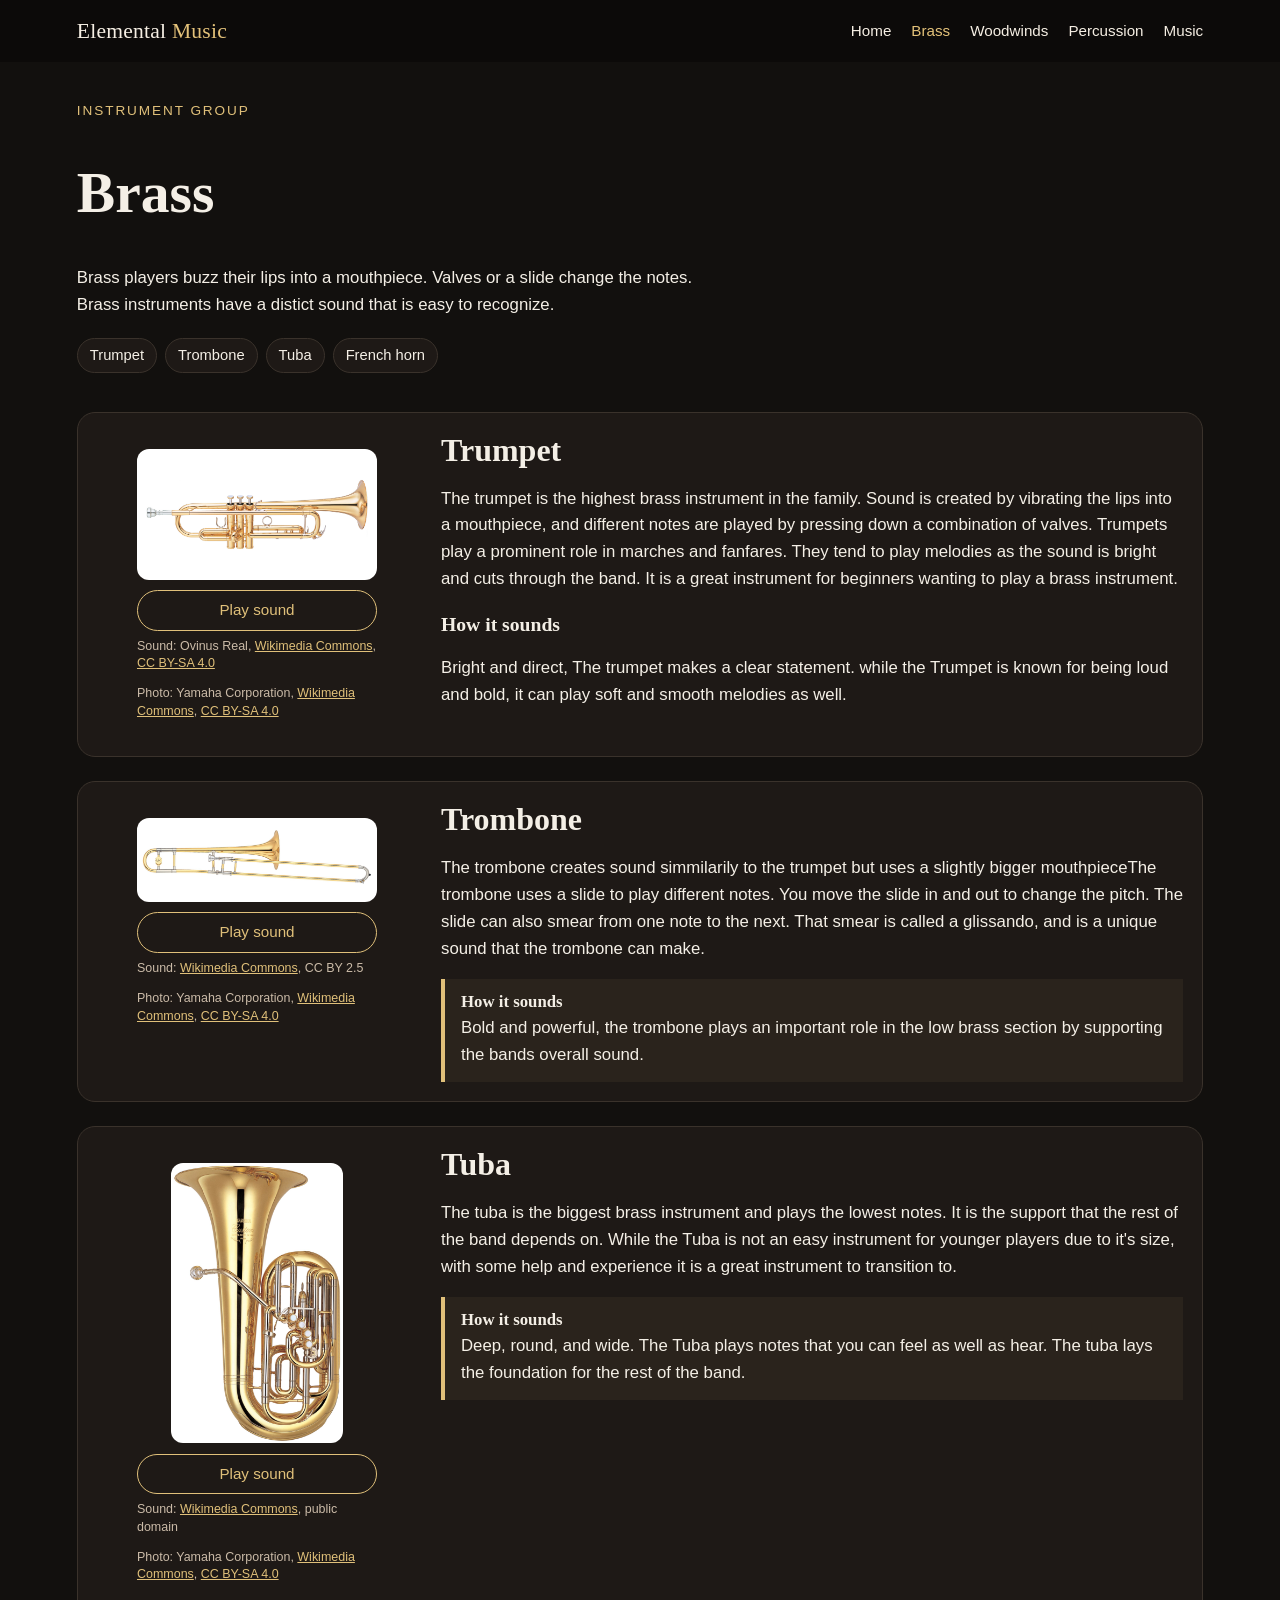
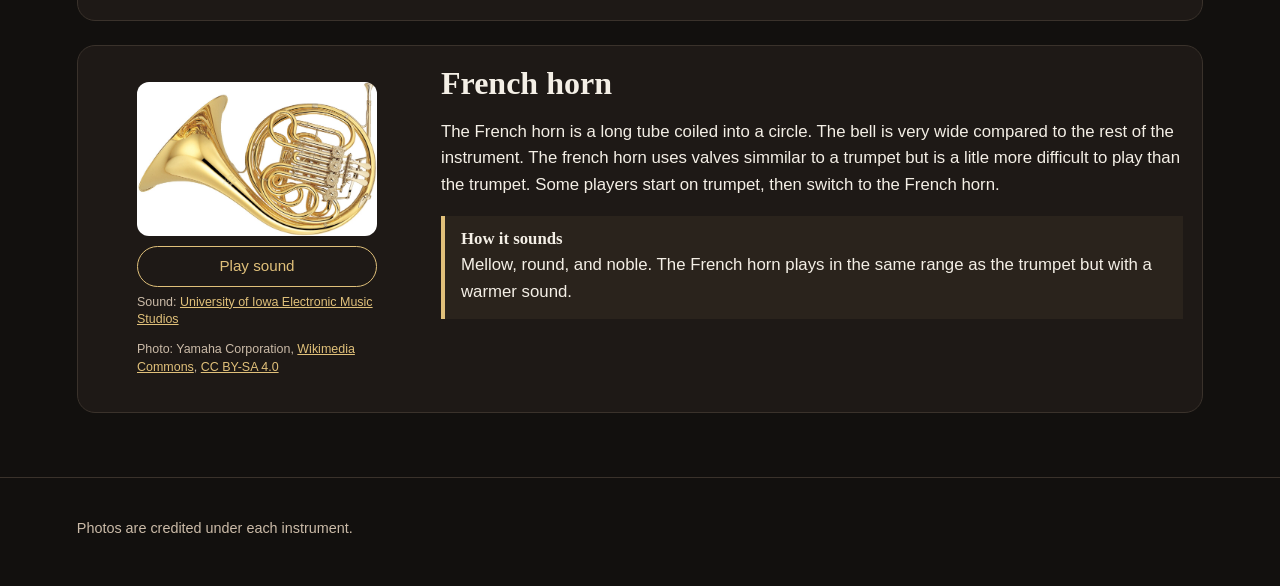
==== commit 25e5b6e2: "k" ====
--- a/brass.html
+++ b/brass.html
@@ -36,6 +36,8 @@
     <article class="instrument" id="trumpet">
       <figure>
         <img src="images/trumpet.jpg" alt="A gold trumpet with three valves, shown from the side.">
+        <button type="button" class="play" data-src="audio/trumpet.mp3" aria-pressed="false">Play sound</button>
+        <p class="sound-credit">Sound: Ovinus Real, <a href="https://commons.wikimedia.org/wiki/File:Trumpet_playing_short_excerpt_for_comparison_with_flugelhorn.ogg">Wikimedia Commons</a>, <a href="https://creativecommons.org/licenses/by-sa/4.0/">CC BY-SA 4.0</a></p>
         <figcaption>Photo: Yamaha Corporation, <a href="https://commons.wikimedia.org/wiki/File:Yamaha_Trumpet_YTR-8335LA_crop.jpg">Wikimedia Commons</a>, <a href="https://creativecommons.org/licenses/by-sa/4.0/">CC BY-SA 4.0</a></figcaption>
       </figure>
       <div>
@@ -50,6 +52,8 @@
     <article class="instrument" id="trombone">
       <figure>
         <img src="images/trombone.jpg" alt="A gold tenor trombone with its slide extended.">
+        <button type="button" class="play" data-src="audio/trombone.mp3" aria-pressed="false">Play sound</button>
+        <p class="sound-credit">Sound: <a href="https://commons.wikimedia.org/wiki/File:Jazz_Trombone.ogg">Wikimedia Commons</a>, CC BY 2.5</p>
         <figcaption>Photo: Yamaha Corporation, <a href="https://commons.wikimedia.org/wiki/File:Yamaha_Tenor_trombone_YSL-891Z_(re-crop).jpg">Wikimedia Commons</a>, <a href="https://creativecommons.org/licenses/by-sa/4.0/">CC BY-SA 4.0</a></figcaption>
       </figure>
       <div>
@@ -65,6 +69,8 @@
     <article class="instrument" id="tuba">
       <figure>
         <img src="images/tuba.jpg" alt="A large gold tuba standing upright.">
+        <button type="button" class="play" data-src="audio/tuba.mp3" aria-pressed="false">Play sound</button>
+        <p class="sound-credit">Sound: <a href="https://commons.wikimedia.org/wiki/File:Tuba-range-C-high.ogg">Wikimedia Commons</a>, public domain</p>
         <figcaption>Photo: Yamaha Corporation, <a href="https://commons.wikimedia.org/wiki/File:Yamaha_Bass_tuba_YFB-822.tif">Wikimedia Commons</a>, <a href="https://creativecommons.org/licenses/by-sa/4.0/">CC BY-SA 4.0</a></figcaption>
       </figure>
       <div>
@@ -80,6 +86,8 @@
     <article class="instrument" id="french-horn">
       <figure>
         <img src="images/horn.jpg" alt="A coiled gold French horn with rotary valves.">
+        <button type="button" class="play" data-src="audio/horn.m4a" aria-pressed="false">Play sound</button>
+        <p class="sound-credit">Sound: <a href="https://theremin.music.uiowa.edu/MIS-Pitches-2012/MISHorn2012.html">University of Iowa Electronic Music Studios</a></p>
         <figcaption>Photo: Yamaha Corporation, <a href="https://commons.wikimedia.org/wiki/File:Yamaha_Horn_YHR-667V.tif">Wikimedia Commons</a>, <a href="https://creativecommons.org/licenses/by-sa/4.0/">CC BY-SA 4.0</a></figcaption>
       </figure>
       <div>
--- a/css/style.css
+++ b/css/style.css
@@ -259,11 +259,31 @@
   border-radius: 12px;
 }
 
-.instrument figcaption {
+.instrument figcaption,
+.sound-credit {
   margin-top: 0.45rem;
   color: var(--ink-soft);
   font-size: 0.78rem;
   line-height: 1.4;
+}
+
+.play {
+  display: block;
+  width: 100%;
+  margin-top: 0.65rem;
+  border: 1px solid var(--brass);
+  background: transparent;
+  color: var(--brass);
+  font: inherit;
+  font-size: 0.95rem;
+  padding: 0.45rem 0.7rem;
+  border-radius: 999px;
+  cursor: pointer;
+}
+
+.play[aria-pressed="true"] {
+  background: var(--brass);
+  color: #1b140f;
 }
 
 .instrument h2 {
